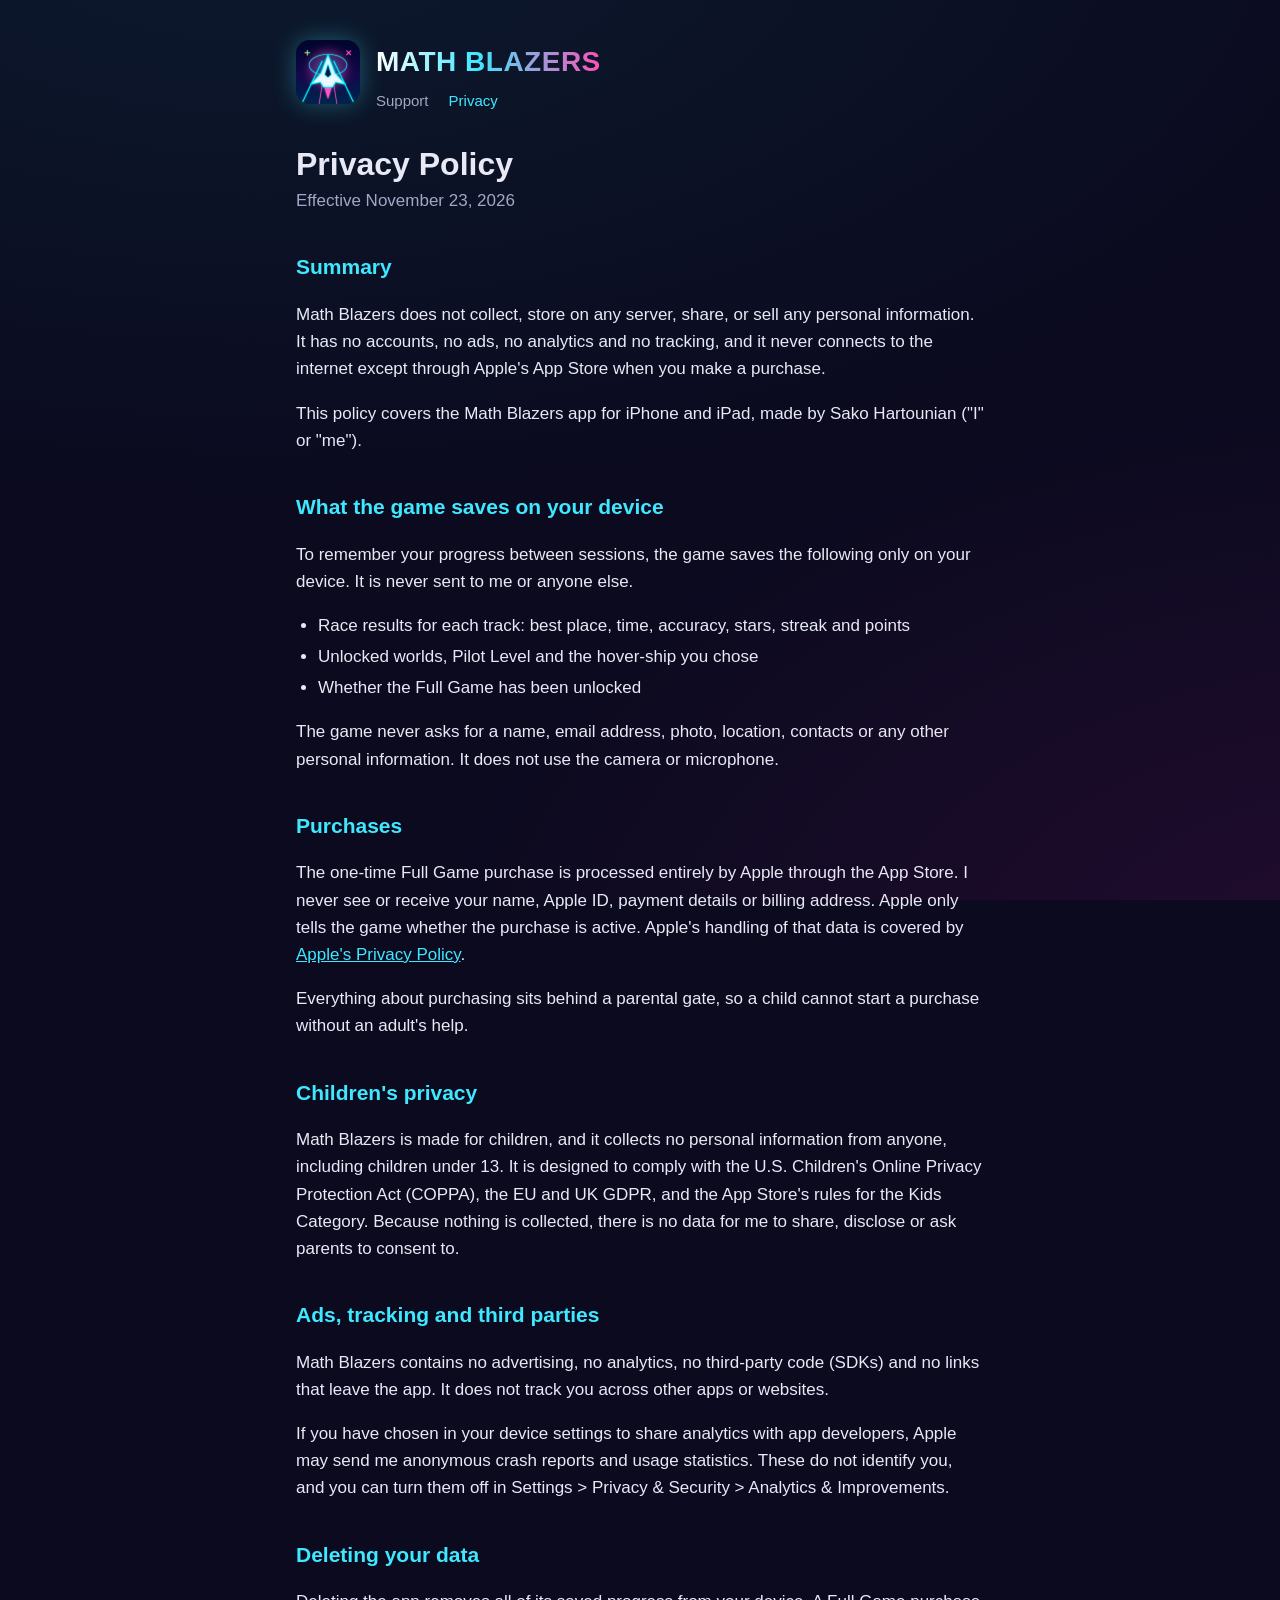
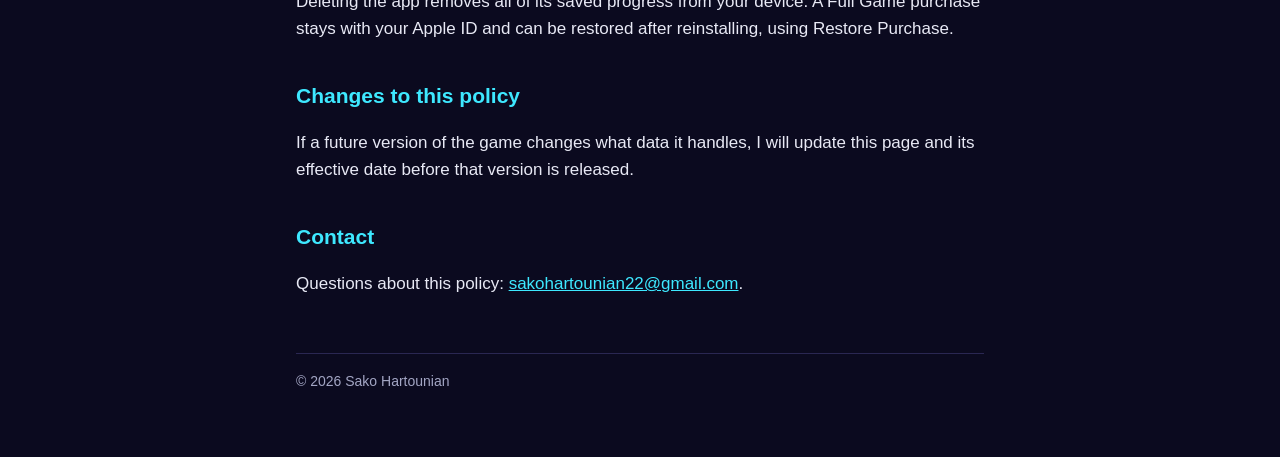
==== privacy/index.html @ 6ee06308 "Add Math Blazers support and privacy pages Co-Authored-By: Claude Opus 5.5 <noreply@anthropic.com>" ====
<!doctype html>
<html lang="en">
<head>
<meta charset="utf-8">
<meta name="viewport" content="width=device-width, initial-scale=1">
<title>Math Blazers Privacy Policy</title>
<meta name="description" content="Math Blazers collects no personal data. No accounts, ads, analytics or tracking.">
<link rel="icon" href="../icon.png">
<link rel="stylesheet" href="../style.css">
</head>
<body>
<main>
  <header>
    <a href="../"><img src="../icon.png" alt="Math Blazers app icon"></a>
    <div>
      <a href="../" class="brand">MATH BLAZERS</a>
      <nav><a href="../support/">Support</a><a href="./" aria-current="page">Privacy</a></nav>
    </div>
  </header>

  <h1>Privacy Policy</h1>
  <p class="meta">Effective November 23, 2026</p>

  <h2>Summary</h2>
  <p>Math Blazers does not collect, store on any server, share, or sell any personal information. It has no accounts, no ads, no analytics and no tracking, and it never connects to the internet except through Apple's App Store when you make a purchase.</p>
  <p>This policy covers the Math Blazers app for iPhone and iPad, made by Sako Hartounian ("I" or "me").</p>

  <h2>What the game saves on your device</h2>
  <p>To remember your progress between sessions, the game saves the following only on your device. It is never sent to me or anyone else.</p>
  <ul>
    <li>Race results for each track: best place, time, accuracy, stars, streak and points</li>
    <li>Unlocked worlds, Pilot Level and the hover-ship you chose</li>
    <li>Whether the Full Game has been unlocked</li>
  </ul>
  <p>The game never asks for a name, email address, photo, location, contacts or any other personal information. It does not use the camera or microphone.</p>

  <h2>Purchases</h2>
  <p>The one-time Full Game purchase is processed entirely by Apple through the App Store. I never see or receive your name, Apple ID, payment details or billing address. Apple only tells the game whether the purchase is active. Apple's handling of that data is covered by <a href="https://www.apple.com/legal/privacy/">Apple's Privacy Policy</a>.</p>
  <p>Everything about purchasing sits behind a parental gate, so a child cannot start a purchase without an adult's help.</p>

  <h2>Children's privacy</h2>
  <p>Math Blazers is made for children, and it collects no personal information from anyone, including children under 13. It is designed to comply with the U.S. Children's Online Privacy Protection Act (COPPA), the EU and UK GDPR, and the App Store's rules for the Kids Category. Because nothing is collected, there is no data for me to share, disclose or ask parents to consent to.</p>

  <h2>Ads, tracking and third parties</h2>
  <p>Math Blazers contains no advertising, no analytics, no third-party code (SDKs) and no links that leave the app. It does not track you across other apps or websites.</p>
  <p>If you have chosen in your device settings to share analytics with app developers, Apple may send me anonymous crash reports and usage statistics. These do not identify you, and you can turn them off in Settings &gt; Privacy &amp; Security &gt; Analytics &amp; Improvements.</p>

  <h2>Deleting your data</h2>
  <p>Deleting the app removes all of its saved progress from your device. A Full Game purchase stays with your Apple ID and can be restored after reinstalling, using Restore Purchase.</p>

  <h2>Changes to this policy</h2>
  <p>If a future version of the game changes what data it handles, I will update this page and its effective date before that version is released.</p>

  <h2>Contact</h2>
  <p>Questions about this policy: <a href="mailto:sakohartounian22@gmail.com">sakohartounian22@gmail.com</a>.</p>

  <footer>© 2026 Sako Hartounian</footer>
</main>
</body>
</html>
---- style.css ----
:root {
  --bg: #0b0a1f;
  --panel: #15132e;
  --border: #2a2752;
  --text: #e8e9f5;
  --muted: #a3a6c4;
  --cyan: #3ee8ff;
  --pink: #ff4fb8;
}

* { box-sizing: border-box; }

body {
  margin: 0;
  background: radial-gradient(1200px 600px at 20% -10%, #0f3a4a55, transparent),
              radial-gradient(1000px 600px at 110% 110%, #4a0f4a66, transparent),
              var(--bg);
  background-attachment: fixed;
  color: var(--text);
  font: 17px/1.6 -apple-system, BlinkMacSystemFont, "Segoe UI", Roboto, Helvetica, Arial, sans-serif;
}

main {
  max-width: 720px;
  margin: 0 auto;
  padding: 40px 16px 64px;
}

header {
  display: flex;
  align-items: center;
  gap: 16px;
  margin-bottom: 32px;
}

header img {
  width: 64px;
  height: 64px;
  border-radius: 14px;
  box-shadow: 0 0 24px #3ee8ff55;
}

header a { text-decoration: none; }

.brand {
  font-size: 28px;
  font-weight: 900;
  letter-spacing: 0.5px;
  background: linear-gradient(90deg, #fff 0%, var(--cyan) 45%, var(--pink) 100%);
  -webkit-background-clip: text;
  background-clip: text;
  color: transparent;
}

nav { display: flex; gap: 20px; margin-top: 4px; font-size: 15px; }
nav a { color: var(--muted); text-decoration: none; }
nav a:hover, nav a[aria-current="page"] { color: var(--cyan); }

h1 { font-size: 32px; line-height: 1.2; margin: 0 0 4px; }
h2 { font-size: 21px; margin: 36px 0 8px; color: var(--cyan); }

.meta { color: var(--muted); margin: 0 0 24px; }

a { color: var(--cyan); }

.card {
  background: var(--panel);
  border: 1px solid var(--border);
  border-radius: 16px;
  padding: 20px 24px;
  margin: 24px 0;
}

.card p { margin: 0; }

.email { font-size: 20px; font-weight: 700; word-break: break-all; }

ul { padding-left: 22px; }
li { margin: 4px 0; }

footer {
  margin-top: 56px;
  color: var(--muted);
  font-size: 14px;
  border-top: 1px solid var(--border);
  padding-top: 16px;
}
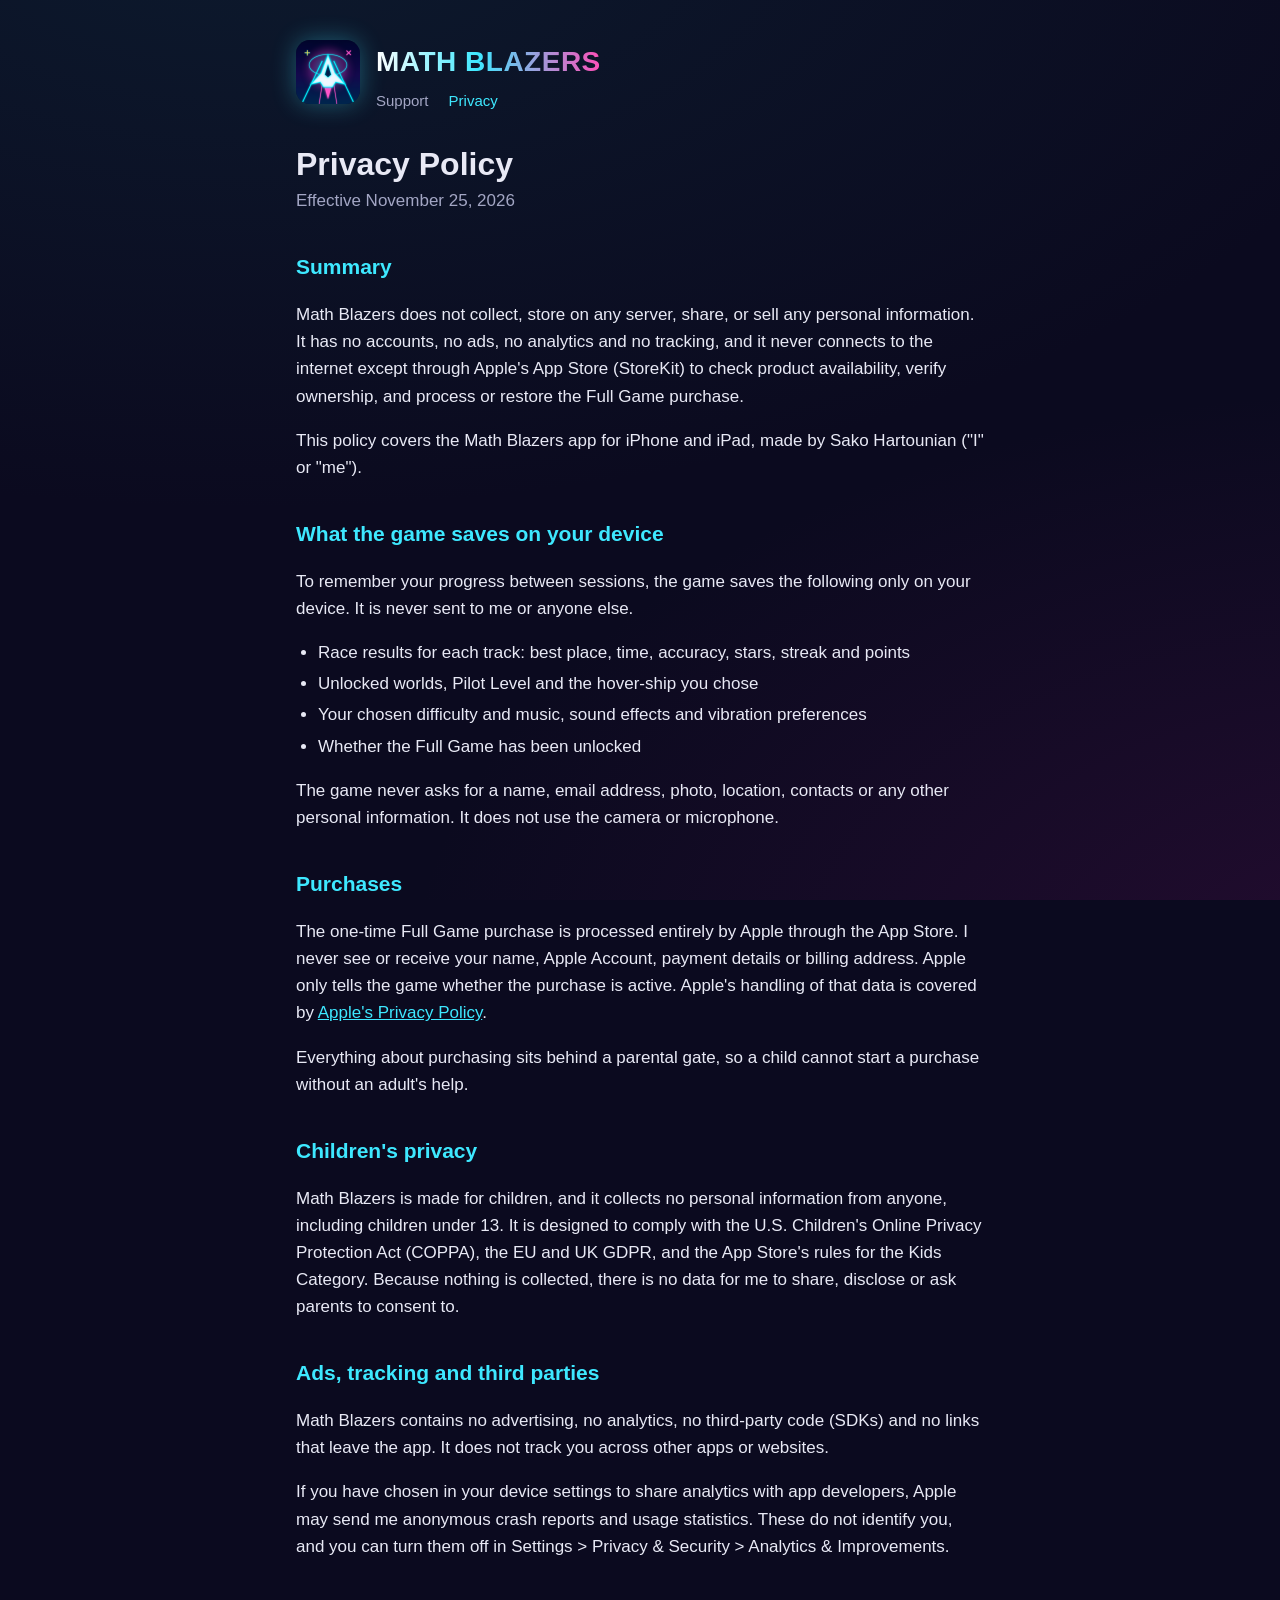
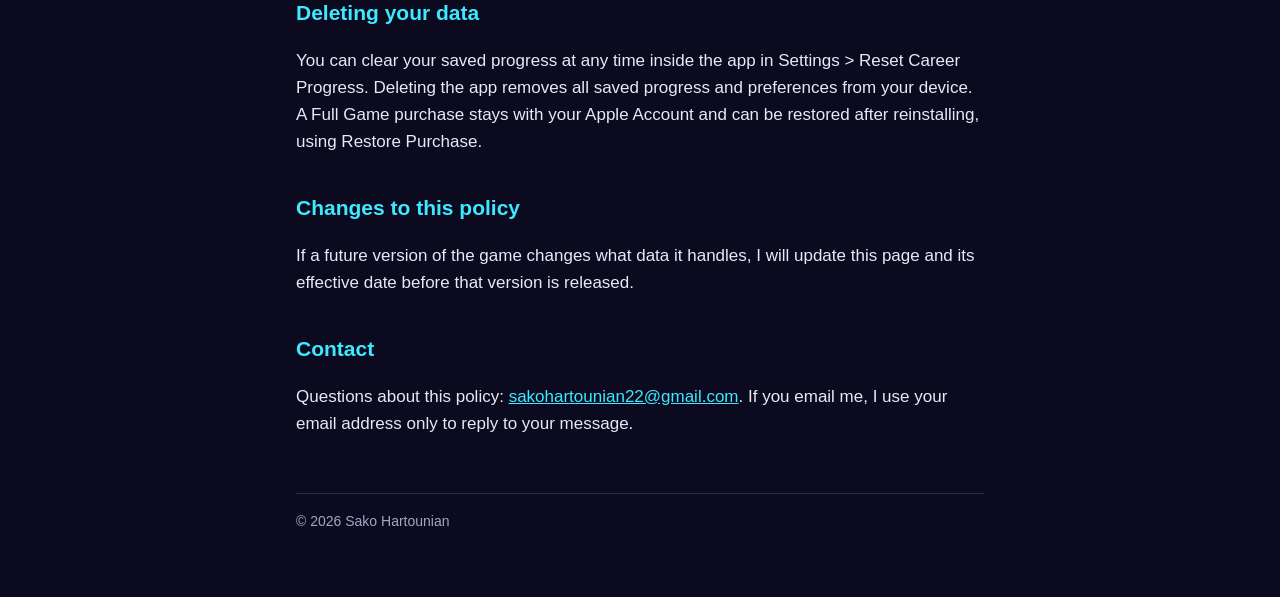
==== commit 0dc9869b: "Clarify StoreKit usage, local preferences, and in-app reset in privacy policy" ====
--- a/privacy/index.html
+++ b/privacy/index.html
@@ -19,10 +19,10 @@
   </header>
 
   <h1>Privacy Policy</h1>
-  <p class="meta">Effective November 23, 2026</p>
+  <p class="meta">Effective November 25, 2026</p>
 
   <h2>Summary</h2>
-  <p>Math Blazers does not collect, store on any server, share, or sell any personal information. It has no accounts, no ads, no analytics and no tracking, and it never connects to the internet except through Apple's App Store when you make a purchase.</p>
+  <p>Math Blazers does not collect, store on any server, share, or sell any personal information. It has no accounts, no ads, no analytics and no tracking, and it never connects to the internet except through Apple's App Store (StoreKit) to check product availability, verify ownership, and process or restore the Full Game purchase.</p>
   <p>This policy covers the Math Blazers app for iPhone and iPad, made by Sako Hartounian ("I" or "me").</p>
 
   <h2>What the game saves on your device</h2>
@@ -30,12 +30,13 @@
   <ul>
     <li>Race results for each track: best place, time, accuracy, stars, streak and points</li>
     <li>Unlocked worlds, Pilot Level and the hover-ship you chose</li>
+    <li>Your chosen difficulty and music, sound effects and vibration preferences</li>
     <li>Whether the Full Game has been unlocked</li>
   </ul>
   <p>The game never asks for a name, email address, photo, location, contacts or any other personal information. It does not use the camera or microphone.</p>
 
   <h2>Purchases</h2>
-  <p>The one-time Full Game purchase is processed entirely by Apple through the App Store. I never see or receive your name, Apple ID, payment details or billing address. Apple only tells the game whether the purchase is active. Apple's handling of that data is covered by <a href="https://www.apple.com/legal/privacy/">Apple's Privacy Policy</a>.</p>
+  <p>The one-time Full Game purchase is processed entirely by Apple through the App Store. I never see or receive your name, Apple Account, payment details or billing address. Apple only tells the game whether the purchase is active. Apple's handling of that data is covered by <a href="https://www.apple.com/legal/privacy/">Apple's Privacy Policy</a>.</p>
   <p>Everything about purchasing sits behind a parental gate, so a child cannot start a purchase without an adult's help.</p>
 
   <h2>Children's privacy</h2>
@@ -46,13 +47,13 @@
   <p>If you have chosen in your device settings to share analytics with app developers, Apple may send me anonymous crash reports and usage statistics. These do not identify you, and you can turn them off in Settings &gt; Privacy &amp; Security &gt; Analytics &amp; Improvements.</p>
 
   <h2>Deleting your data</h2>
-  <p>Deleting the app removes all of its saved progress from your device. A Full Game purchase stays with your Apple ID and can be restored after reinstalling, using Restore Purchase.</p>
+  <p>You can clear your saved progress at any time inside the app in Settings &gt; Reset Career Progress. Deleting the app removes all saved progress and preferences from your device. A Full Game purchase stays with your Apple Account and can be restored after reinstalling, using Restore Purchase.</p>
 
   <h2>Changes to this policy</h2>
   <p>If a future version of the game changes what data it handles, I will update this page and its effective date before that version is released.</p>
 
   <h2>Contact</h2>
-  <p>Questions about this policy: <a href="mailto:sakohartounian22@gmail.com">sakohartounian22@gmail.com</a>.</p>
+  <p>Questions about this policy: <a href="mailto:sakohartounian22@gmail.com">sakohartounian22@gmail.com</a>. If you email me, I use your email address only to reply to your message.</p>
 
   <footer>© 2026 Sako Hartounian</footer>
 </main>
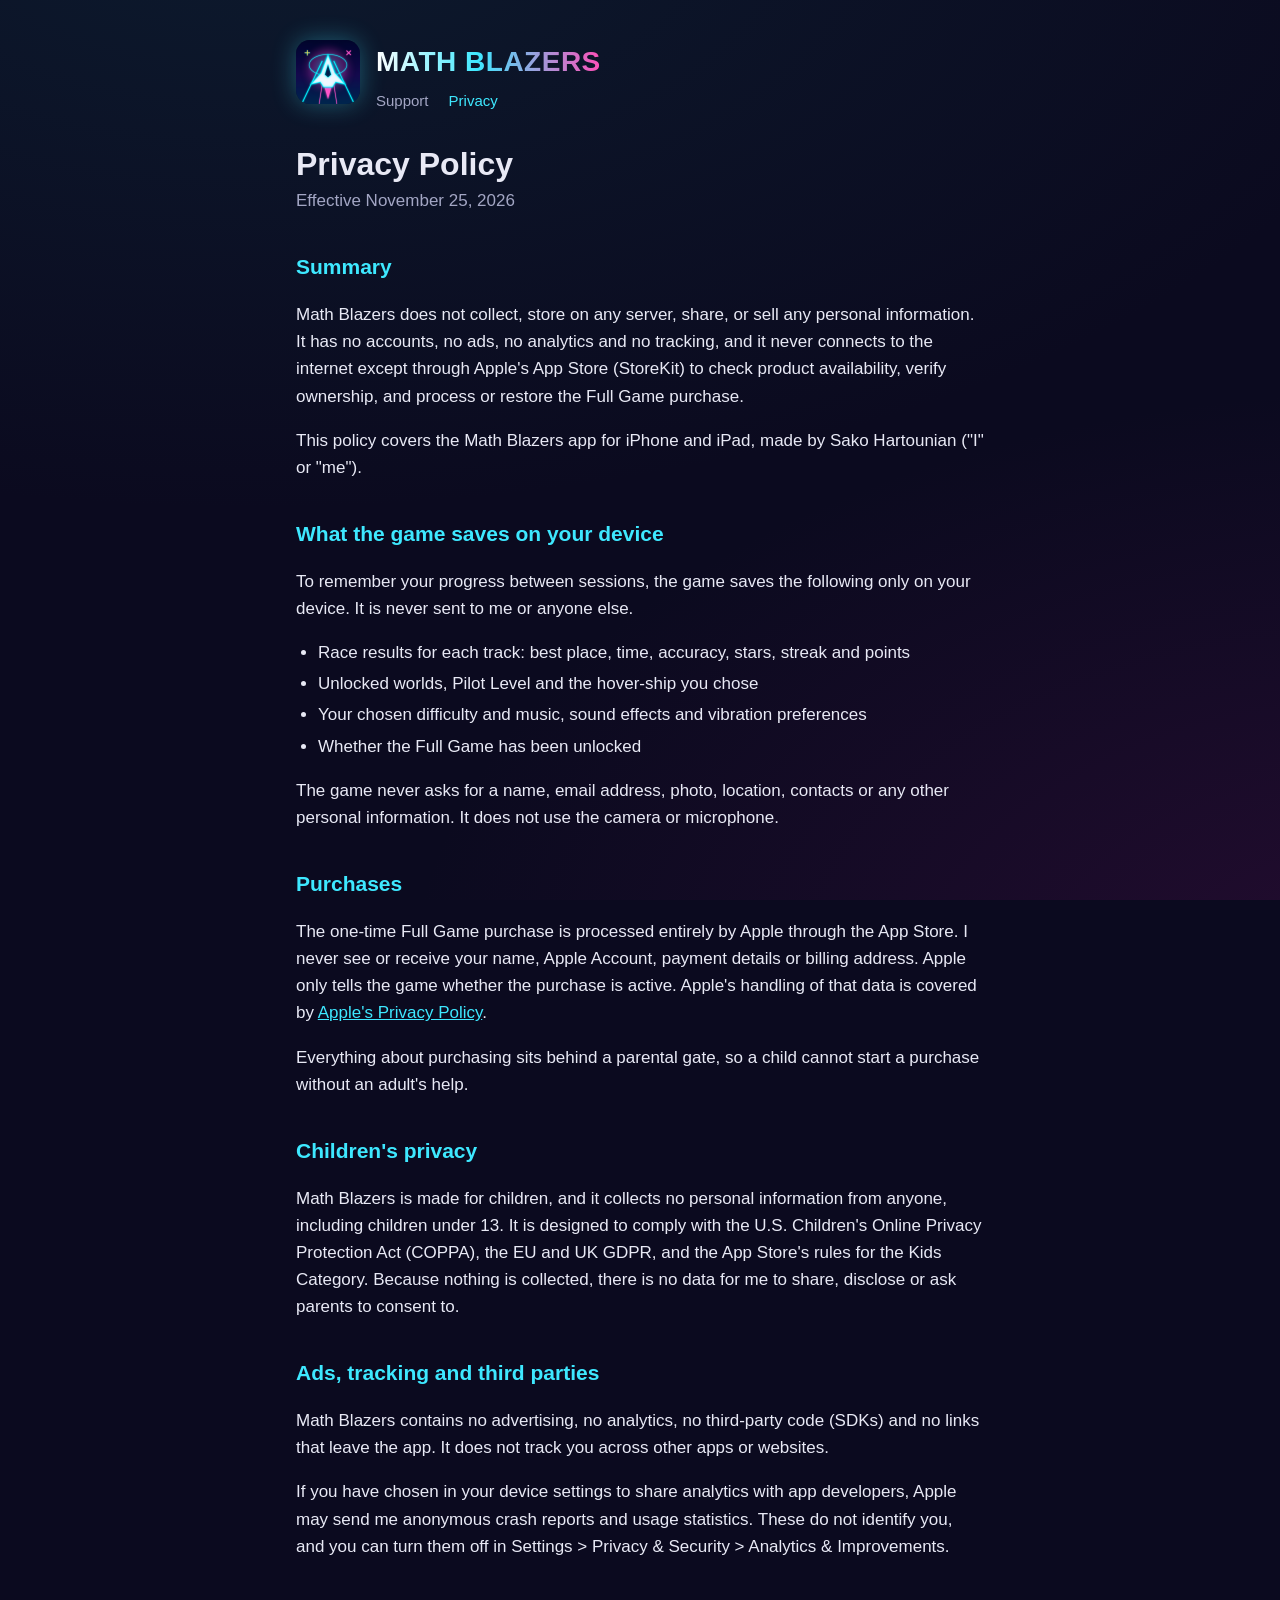
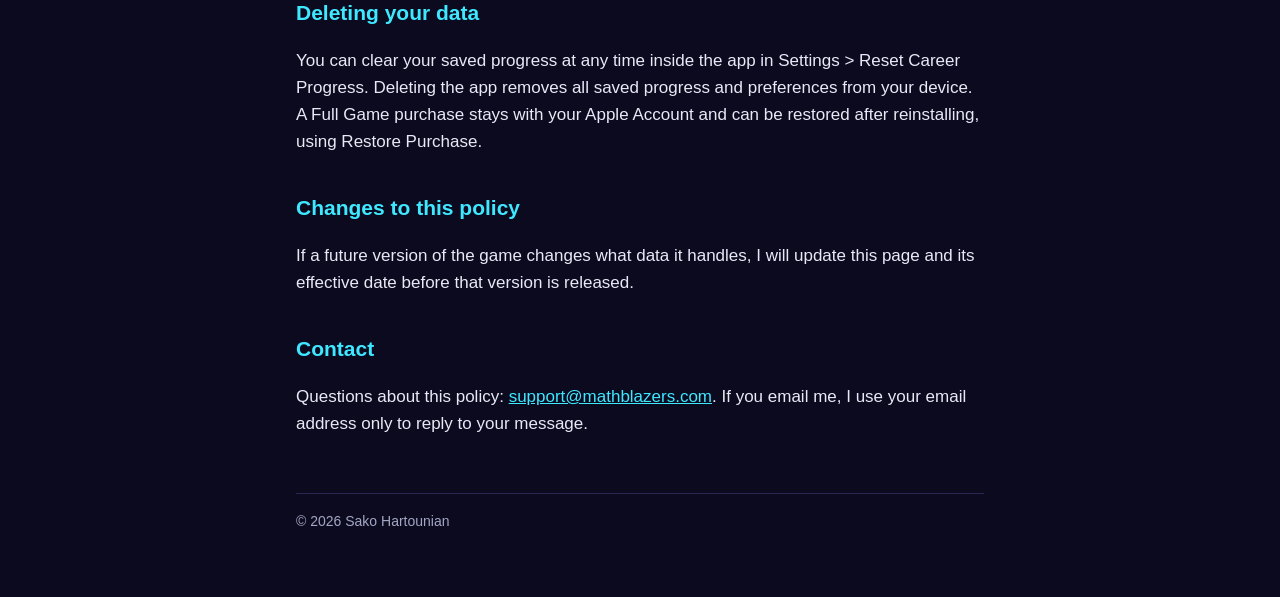
==== commit cf427fb1: "Update Math Blazers contact email" ====
--- a/privacy/index.html
+++ b/privacy/index.html
@@ -53,7 +53,7 @@
   <p>If a future version of the game changes what data it handles, I will update this page and its effective date before that version is released.</p>
 
   <h2>Contact</h2>
-  <p>Questions about this policy: <a href="mailto:sakohartounian22@gmail.com">sakohartounian22@gmail.com</a>. If you email me, I use your email address only to reply to your message.</p>
+  <p>Questions about this policy: <a href="mailto:support@mathblazers.com">support@mathblazers.com</a>. If you email me, I use your email address only to reply to your message.</p>
 
   <footer>© 2026 Sako Hartounian</footer>
 </main>
